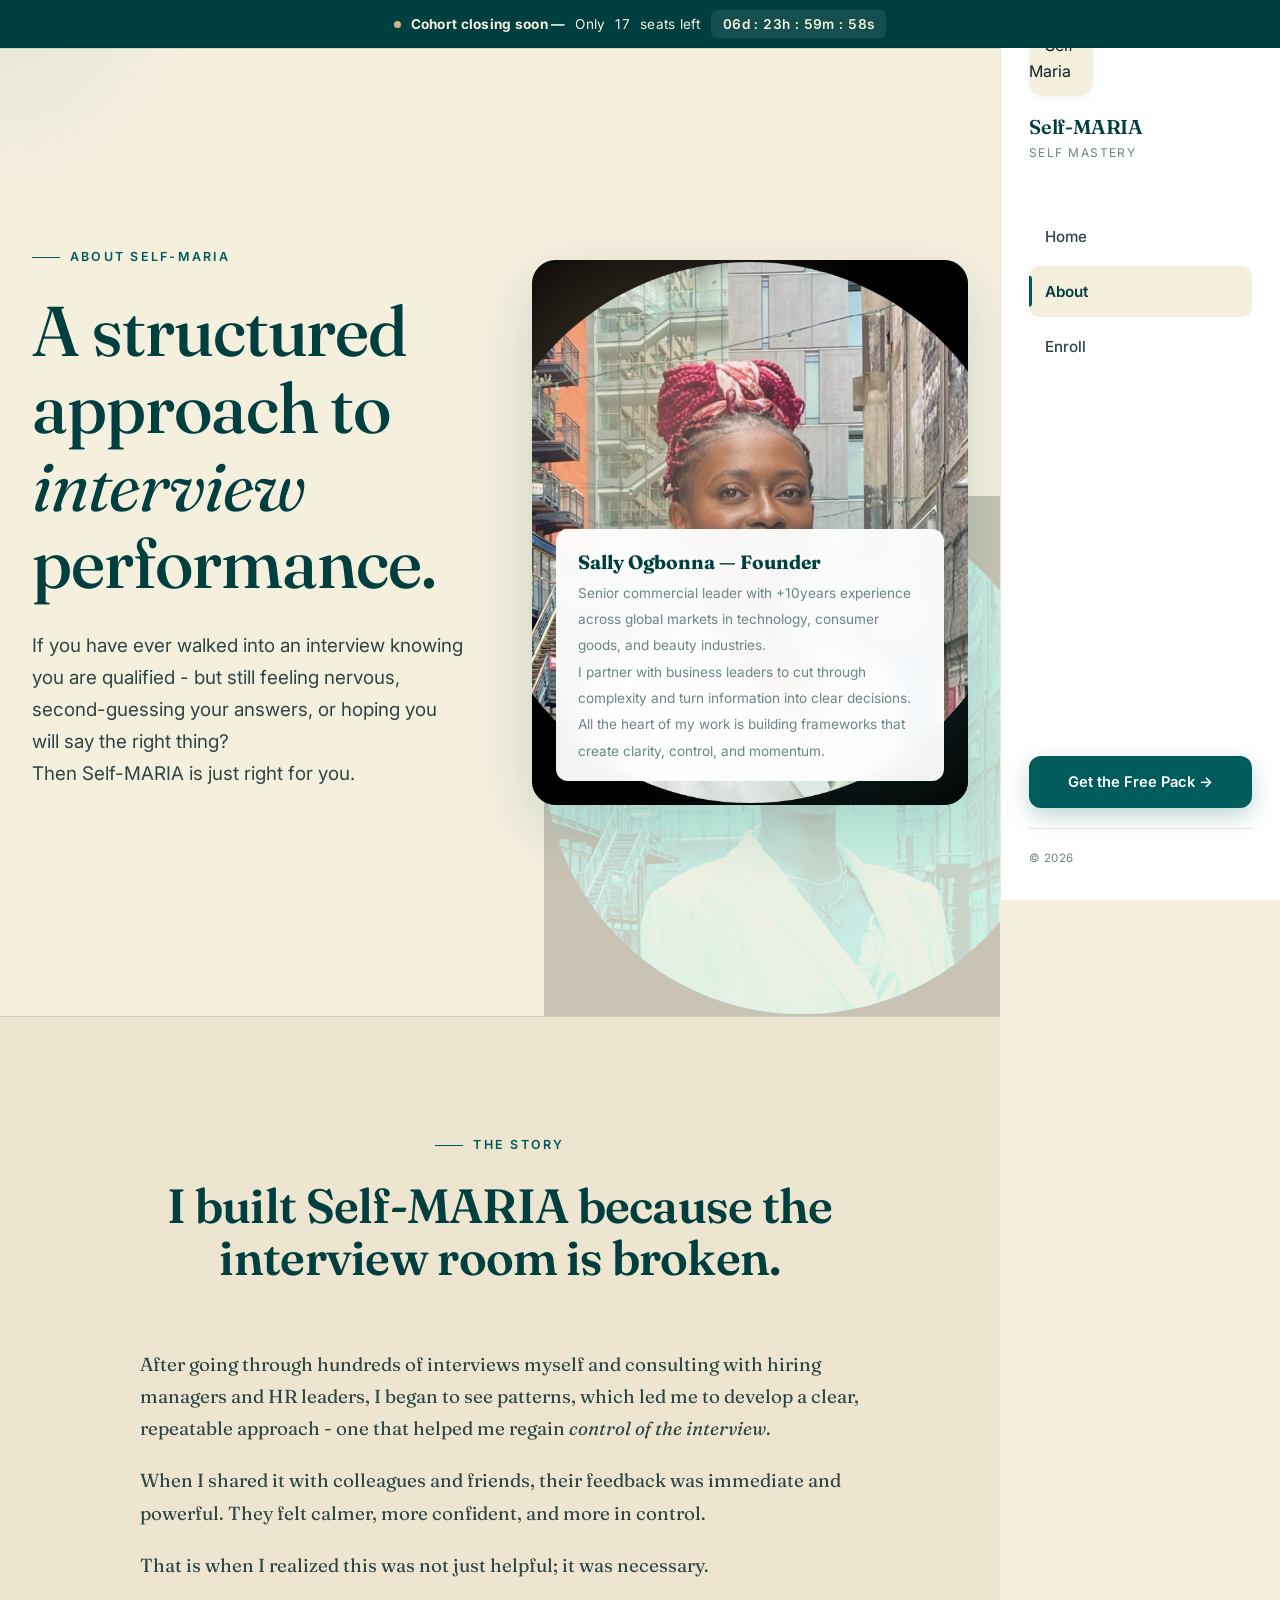
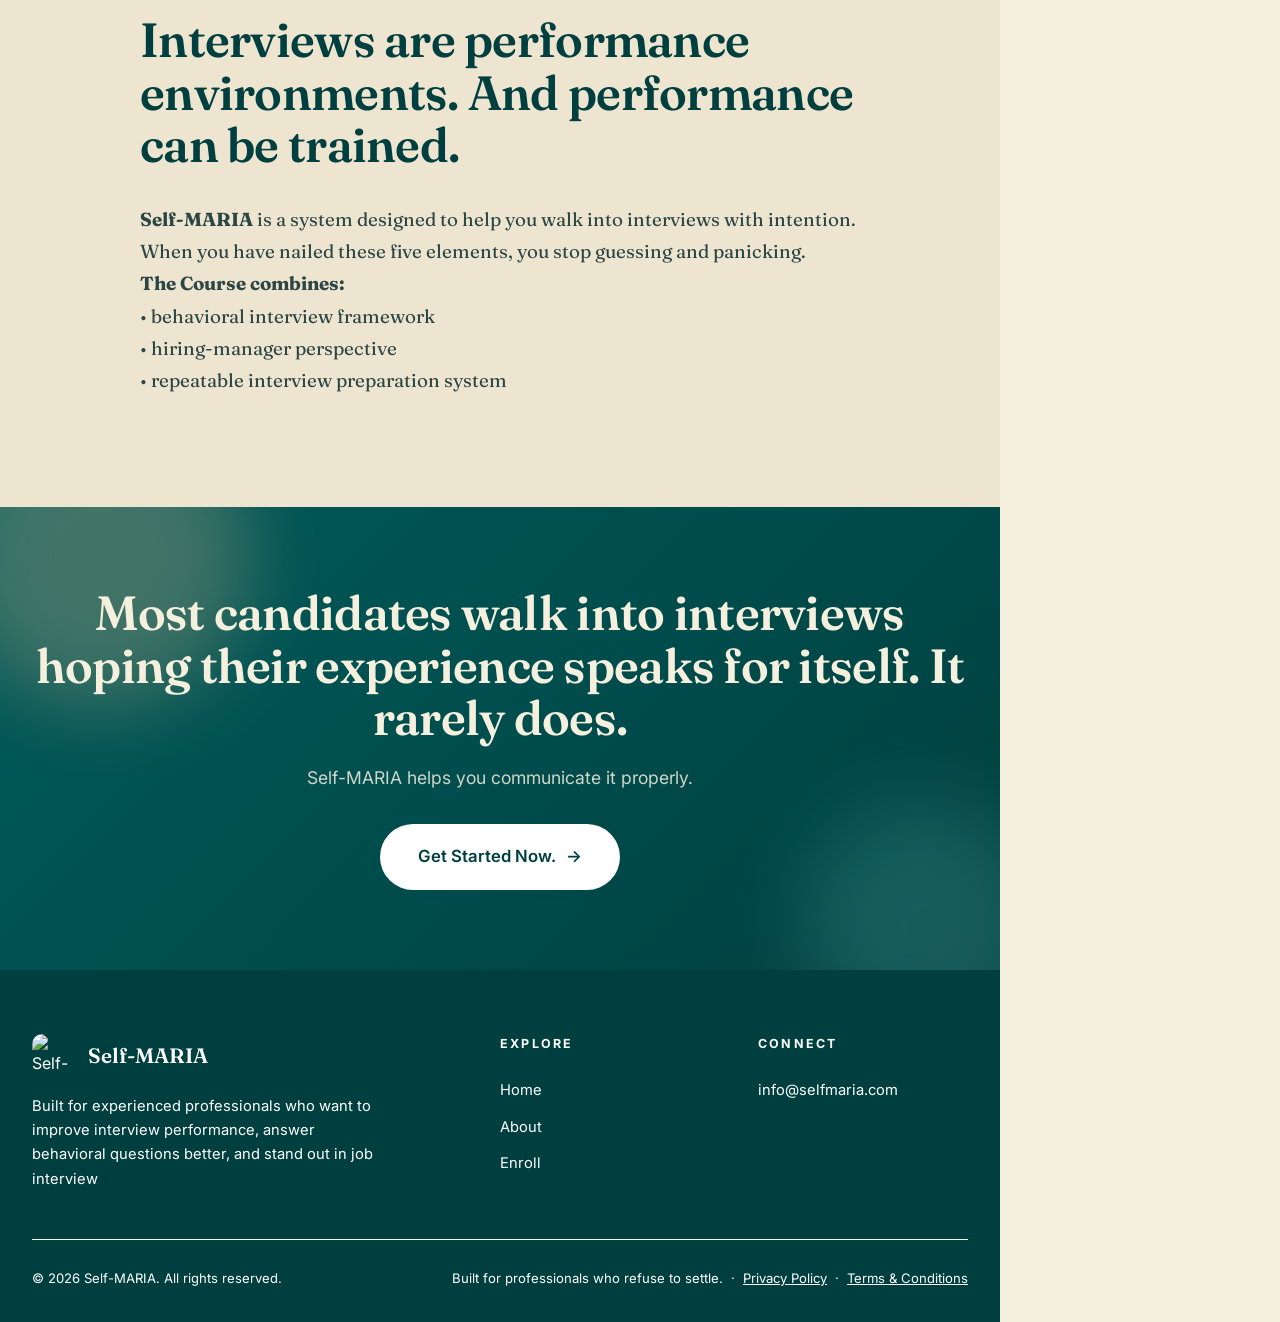
==== about.html @ 7862155d "Add files via upload initial upload" ====
<!DOCTYPE html>
<html lang="en">

<head>
  <meta charset="utf-8">
  <meta name="viewport" content="width=device-width, initial-scale=1.0">
  <meta name="description" content="About Self-Maria — the story, the philosophy, and the woman behind the interview coaching method">
  <title>About · Self-Maria</title>
  <link rel="icon" type="image/jpeg" href="assets/logo.jpeg">
  <link rel="preconnect" href="https://fonts.googleapis.com">
  <link rel="preconnect" href="https://fonts.gstatic.com" crossorigin>
  <link href="https://fonts.googleapis.com/css2?family=Inter:wght@400;500;600;700&family=Fraunces:opsz,wght,SOFT@9..144,400..700,0..100&display=swap" rel="stylesheet">
  <link href="style.css" rel="stylesheet">
</head>

<body data-page="about">
  <main class="main">

    <!-- ABOUT HERO -->
    <section class="section has-watermark">
      <img src="IMG_9285.jpeg" alt="" class="coach-watermark" aria-hidden="true">
      <div class="container">
        <div class="about-hero">
          <div>
            <span class="eyebrow">About Self-Maria</span>
            <h1>A structured approach to <span class="italic">interview</span> performance.</h1>
            <p class="hero-sub">
              If you have ever walked into an interview knowing you are qualified - but still feeling nervous, second-guessing your answers, or hoping you will say the right thing?
              <br>
              Then Self-MARIA is just right for you.
            </p>
          </div>
          <div class="about-portrait">
            <img src="IMG_9285.jpeg" alt="Sally - Founder & Lead Coach" Style="width:100%;height:100%;object-fit:cover;">
            <div class="portrait-tag">
              <strong>Sally Ogbonna — Founder</strong>
              <small>Senior commercial leader with +10years experience across global markets in technology, consumer goods, and beauty industries.
              <br>
              I partner with business leaders to cut through complexity and turn information into clear decisions.
              <br>
              All the heart of my work is building frameworks that create clarity, control, and momentum.</small>
            </div>
          </div>
        </div>
      </div>
    </section>

    <!-- STORY -->
    <section class="section section-cream">
      <div class="container">
        <div class="section-head center">
          <span class="eyebrow">The Story</span>
          <h2>I built Self-MARIA because the interview room is broken.</h2>
        </div>
        <div style="max-width:720px;margin:0 auto;font-family:'Fraunces',serif;font-size:1.18rem;line-height:1.7;color:var(--ink);">
          <p style="margin-bottom:20px;">After going through hundreds of interviews myself and consulting with hiring managers and HR leaders, I began to see patterns, which led me to develop a clear, repeatable approach - one that helped me regain <em>control of the interview</em>.</p>
          <p style="margin-bottom:20px;">When I shared it with colleagues and friends, their feedback was immediate and powerful. They felt calmer, more confident, and more in control.</p>
          <p>That is when I realized this was not just helpful; it was necessary. </p>
          <br>
          <h2>
             Interviews are performance environments. And performance can be trained.        </h2>
          <br>
              <p>
               <strong> Self-MARIA </strong> is a system designed to help you walk into interviews with intention. When you have nailed these five elements, you stop guessing and panicking. </p>
          <p>
             <strong>The Course combines:</strong>
          </p>
          <p>
             • behavioral interview framework
            <br>
            • hiring-manager perspective
            <br>
            • repeatable interview preparation system
          </p>
          

              
          
        </div>
      </div>
    </section>

    <!-- CTA STRIP -->
    <section class="cta-strip">
      <div class="container">
        <h2>Most candidates walk into interviews hoping their experience speaks for itself. It rarely does.</h2>
        <p>Self-MARIA helps you communicate it properly.</p>
        <a href="enroll.html" class="btn btn-cream btn-large">Get Started Now. <span class="arrow">→</span></a>
      </div>
    </section>

    <!-- FOOTER -->
    <footer class="footer">
      <div class="container">
        <div class="footer-grid">
          <div class="footer-brand">
            <div class="logo-row">
              <div class="logo-mark"><img src="assets/logo.jpeg" alt="Self-Maria"></div>
              <h4>Self-MARIA</h4>
            </div>
            <p> Built for experienced professionals who want to improve interview performance, answer behavioral questions better, and stand out in job interview </p>
          </div>
          <div class="footer-col">
            <h5>Explore</h5>
            <a href="index.html">Home</a>
            <a href="about.html">About</a>
            <a href="enroll.html">Enroll</a>
          </div>
          <div class="footer-col">
            <h5>Connect</h5>
            <a href="mailto:hello@self-maria.com">info@selfmaria.com</a>
          </div>
        </div>
        <div class="footer-bot">
          <p>© <span data-year></span> Self-MARIA. All rights reserved.</p>
          <p>Built for professionals who refuse to settle. &nbsp;·&nbsp; <a href="privacy.html" style="color:inherit;text-decoration:underline;">Privacy Policy</a> &nbsp;·&nbsp; <a href="terms.html" style="color:inherit;text-decoration:underline;">Terms &amp; Conditions</a></p>
        </div>
      </div>
    </footer>

  </main>
  <script src="script.js"></script>
</body>
</html>
---- style.css ----
/* ============================================================
   SELF-MARIA — Interview Mastery
   Premium Multi-Page Landing Experience
   Brand: #005B5B (deep teal) + cream + warm beige accents
   ============================================================ */

* { margin: 0; padding: 0; box-sizing: border-box; }

:root {
  /* Brand palette */
  --brand: #005B5B;
  --brand-dark: #003F3F;
  --brand-light: #4A9A98;
  --beige: #D4B48A;
  --beige-soft: #E8D5B7;
  --cream: #F5EFDE;
  --cream-deep: #EDE5CF;

  /* Functional */
  --ink: #0F2424;
  --ink-soft: #2C4545;
  --muted: #6B8585;
  --line: #DCD2BB;
  --line-soft: #EDE5CF;
  --white: #FFFFFF;
  --success: #2D8F6F;

  /* Layout */
  --nav-w: 280px;
  --nav-w-tab: 80px;

  /* Effects */
  --shadow-sm: 0 2px 10px rgba(0, 91, 91, 0.06);
  --shadow-md: 0 12px 32px rgba(0, 91, 91, 0.10);
  --shadow-lg: 0 24px 60px rgba(0, 91, 91, 0.18);
  --radius: 16px;
  --radius-lg: 24px;
  --ease: cubic-bezier(0.22, 1, 0.36, 1);
}

html { scroll-behavior: smooth; }

body {
  font-family: 'Inter', -apple-system, BlinkMacSystemFont, 'Segoe UI', sans-serif;
  font-size: 16px;
  line-height: 1.65;
  color: var(--ink);
  background: var(--cream);
  -webkit-font-smoothing: antialiased;
  overflow-x: hidden;
  min-height: 100vh;
}

/* Display serif for headlines */
h1, h2, h3, .display {
  font-family: 'Fraunces', 'Playfair Display', Georgia, serif;
  font-weight: 600;
  line-height: 1.1;
  letter-spacing: -0.015em;
  color: var(--brand-dark);
}

h1 { font-size: clamp(2.4rem, 5.5vw, 4.4rem); font-weight: 500; }
h2 { font-size: clamp(2rem, 4vw, 3rem); }
h3 { font-size: 1.35rem; font-weight: 600; }

p { color: var(--ink-soft); }
a { color: inherit; text-decoration: none; }

.container {
  max-width: 1080px;
  margin: 0 auto;
  padding: 0 32px;
}

/* Italic accent */
.italic { font-style: italic; font-weight: 400; }

/* ============================================================
   PAGE LOADER
   ============================================================ */
.page-loader {
  position: fixed;
  inset: 0;
  background: var(--cream);
  z-index: 9999;
  display: flex;
  align-items: center;
  justify-content: center;
  transition: opacity 0.6s ease, visibility 0.6s ease;
}
.page-loader.hidden { opacity: 0; visibility: hidden; }
.loader-mark {
  width: 64px;
  height: 64px;
  border-radius: 50%;
  background: var(--brand);
  position: relative;
  animation: loader-pulse 1.4s ease-in-out infinite;
}
.loader-mark::before, .loader-mark::after {
  content: '';
  position: absolute;
  border-radius: 50%;
  inset: 0;
}
.loader-mark::before {
  background: var(--beige);
  transform: translate(-30%, -20%) scale(0.55);
  opacity: 0.85;
}
.loader-mark::after {
  background: var(--brand-light);
  transform: translate(35%, -15%) scale(0.5);
  opacity: 0.8;
}
@keyframes loader-pulse {
  0%, 100% { transform: scale(1); }
  50% { transform: scale(1.08); }
}

/* ============================================================
   ANNOUNCEMENT BAR
   ============================================================ */
.announce {
  background: var(--brand-dark);
  color: var(--cream);
  text-align: center;
  padding: 10px 24px;
  font-size: 0.85rem;
  letter-spacing: 0.02em;
  display: flex;
  align-items: center;
  justify-content: center;
  gap: 10px;
  flex-wrap: wrap;
  position: relative;
  z-index: 60;
}
.pulse-dot {
  width: 7px;
  height: 7px;
  background: var(--beige);
  border-radius: 50%;
  animation: pulse 1.4s infinite;
}
.countdown {
  font-variant-numeric: tabular-nums;
  background: rgba(255, 255, 255, 0.08);
  padding: 3px 12px;
  border-radius: 6px;
  font-weight: 600;
  letter-spacing: 0.03em;
}
@keyframes pulse {
  0%, 100% { opacity: 1; transform: scale(1); }
  50% { opacity: 0.4; transform: scale(1.6); }
}

/* ============================================================
   RIGHT-SIDE NAVIGATION
   ============================================================ */
.sidenav {
  position: fixed;
  top: 0;
  right: 0;
  width: var(--nav-w);
  height: 100vh;
  background: var(--white);
  border-left: 1px solid var(--line-soft);
  display: flex;
  flex-direction: column;
  padding: 32px 28px;
  z-index: 50;
  transition: transform 0.5s var(--ease);
}

.sidenav-brand {
  display: flex;
  flex-direction: column;
  align-items: flex-start;
  gap: 14px;
  margin-bottom: 48px;
}

.sidenav-logo {
  width: 64px;
  height: 64px;
  border-radius: 14px;
  background: var(--cream);
  display: flex;
  align-items: center;
  justify-content: center;
  overflow: hidden;
  box-shadow: var(--shadow-sm);
}
.sidenav-logo img { width: 100%; height: 100%; object-fit: cover; }

.sidenav-name {
  font-family: 'Fraunces', serif;
  font-size: 1.25rem;
  font-weight: 600;
  color: var(--brand-dark);
  letter-spacing: -0.01em;
}
.sidenav-tag {
  font-size: 0.75rem;
  color: var(--muted);
  letter-spacing: 0.12em;
  text-transform: uppercase;
}

.sidenav-links {
  display: flex;
  flex-direction: column;
  gap: 4px;
  flex: 1;
}

.sidenav-link {
  display: flex;
  align-items: center;
  gap: 14px;
  padding: 13px 16px;
  border-radius: 10px;
  font-size: 0.95rem;
  font-weight: 500;
  color: var(--ink-soft);
  position: relative;
  transition: all 0.25s ease;
}
.sidenav-link::before {
  content: '';
  position: absolute;
  left: 0;
  top: 50%;
  transform: translateY(-50%) scaleY(0);
  width: 3px;
  height: 60%;
  background: var(--brand);
  border-radius: 0 3px 3px 0;
  transition: transform 0.3s var(--ease);
}
.sidenav-link:hover {
  background: var(--cream);
  color: var(--brand-dark);
}
.sidenav-link:hover::before { transform: translateY(-50%) scaleY(1); }
.sidenav-link.active {
  background: var(--cream);
  color: var(--brand-dark);
  font-weight: 600;
}
.sidenav-link.active::before { transform: translateY(-50%) scaleY(1); }
.sidenav-link .num {
  font-size: 0.7rem;
  color: var(--muted);
  font-variant-numeric: tabular-nums;
  font-family: 'Fraunces', serif;
  font-style: italic;
}

.sidenav-cta {
  margin-top: 24px;
  background: var(--brand);
  color: var(--white);
  padding: 14px 20px;
  text-align: center;
  border-radius: 12px;
  font-weight: 600;
  font-size: 0.92rem;
  transition: all 0.3s var(--ease);
  box-shadow: 0 8px 22px rgba(0, 91, 91, 0.25);
}
.sidenav-cta:hover {
  background: var(--brand-dark);
  transform: translateY(-2px);
  box-shadow: 0 14px 32px rgba(0, 91, 91, 0.35);
}

.sidenav-foot {
  margin-top: 20px;
  display: flex;
  gap: 14px;
  align-items: center;
  padding-top: 20px;
  border-top: 1px solid var(--line-soft);
}
.sidenav-foot small { font-size: 0.72rem; color: var(--muted); letter-spacing: 0.04em; }
.social-dot {
  width: 30px;
  height: 30px;
  border-radius: 50%;
  border: 1px solid var(--line);
  display: flex;
  align-items: center;
  justify-content: center;
  font-size: 0.7rem;
  color: var(--brand);
  transition: all 0.25s ease;
}
.social-dot:hover {
  background: var(--brand);
  color: var(--white);
  border-color: var(--brand);
}

/* Mobile menu toggle */
.menu-toggle {
  display: none;
  position: fixed;
  top: 18px;
  right: 18px;
  width: 48px;
  height: 48px;
  border-radius: 50%;
  background: var(--brand);
  color: var(--white);
  border: none;
  z-index: 70;
  cursor: pointer;
  align-items: center;
  justify-content: center;
  box-shadow: var(--shadow-md);
  transition: all 0.3s ease;
}
.menu-toggle .bar {
  display: block;
  width: 18px;
  height: 2px;
  background: currentColor;
  position: relative;
  transition: all 0.3s var(--ease);
}
.menu-toggle .bar::before,
.menu-toggle .bar::after {
  content: '';
  position: absolute;
  left: 0;
  width: 100%;
  height: 2px;
  background: currentColor;
  transition: all 0.3s var(--ease);
}
.menu-toggle .bar::before { top: -6px; }
.menu-toggle .bar::after { top: 6px; }
.menu-toggle.open .bar { background: transparent; }
.menu-toggle.open .bar::before { transform: rotate(45deg); top: 0; }
.menu-toggle.open .bar::after { transform: rotate(-45deg); top: 0; }

/* ============================================================
   MAIN CONTENT
   ============================================================ */
.main {
  margin-right: var(--nav-w);
  min-height: 100vh;
}

/* ============================================================
   BUTTONS
   ============================================================ */
.btn {
  display: inline-flex;
  align-items: center;
  gap: 10px;
  padding: 16px 30px;
  border-radius: 100px;
  font-weight: 600;
  font-size: 1rem;
  cursor: pointer;
  border: none;
  font-family: inherit;
  transition: all 0.35s var(--ease);
  position: relative;
  overflow: hidden;
}
.btn .arrow {
  display: inline-block;
  transition: transform 0.3s var(--ease);
}
.btn:hover .arrow { transform: translateX(4px); }

.btn-primary {
  background: var(--brand);
  color: var(--white);
  box-shadow: 0 10px 28px rgba(0, 91, 91, 0.28);
}
.btn-primary:hover {
  background: var(--brand-dark);
  transform: translateY(-2px);
  box-shadow: 0 16px 40px rgba(0, 91, 91, 0.4);
}

.btn-ghost {
  background: transparent;
  color: var(--brand-dark);
  border: 1.5px solid var(--brand);
}
.btn-ghost:hover {
  background: var(--brand);
  color: var(--white);
}

.btn-cream {
  background: var(--white);
  color: var(--brand-dark);
  box-shadow: var(--shadow-sm);
}
.btn-cream:hover {
  background: var(--brand);
  color: var(--white);
  transform: translateY(-2px);
  box-shadow: var(--shadow-md);
}

.btn-large { padding: 19px 38px; font-size: 1.05rem; }

/* ============================================================
   PAGE TAG / EYEBROW
   ============================================================ */
.eyebrow {
  display: inline-flex;
  align-items: center;
  gap: 10px;
  font-size: 0.78rem;
  letter-spacing: 0.18em;
  text-transform: uppercase;
  color: var(--brand);
  font-weight: 600;
  margin-bottom: 24px;
}
.eyebrow::before {
  content: '';
  width: 28px;
  height: 1.5px;
  background: var(--brand);
}

/* ============================================================
   HERO
   ============================================================ */
.hero {
  position: relative;
  padding: 100px 0 120px;
  overflow: hidden;
}
.hero::after {
  /* soft cream gradient veil so text remains crisp over the coach photo */
  content: '';
  position: absolute;
  inset: 0;
  background: linear-gradient(
    100deg,
    var(--cream) 0%,
    rgba(245, 239, 222, 0.92) 35%,
    rgba(245, 239, 222, 0.55) 60%,
    rgba(245, 239, 222, 0.25) 100%
  );
  z-index: 1;
  pointer-events: none;
}
.hero > .container { position: relative; z-index: 2; }
.hero-grid {
  display: grid;
  grid-template-columns: 1.15fr 0.85fr;
  gap: 64px;
  align-items: center;
}
.hero h1 .accent {
  color: var(--brand);
  position: relative;
  display: inline-block;
}
.hero-sub {
  font-size: 1.18rem;
  line-height: 1.7;
  color: var(--ink-soft);
  margin: 28px 0 36px;
  max-width: 520px;
}
.hero-actions {
  display: flex;
  gap: 16px;
  flex-wrap: wrap;
  margin-bottom: 48px;
}

.hero-meta {
  display: flex;
  align-items: center;
  gap: 24px;
  flex-wrap: wrap;
}
.avatars {
  display: flex;
}
.avatar {
  width: 42px;
  height: 42px;
  border-radius: 50%;
  border: 2.5px solid var(--cream);
  margin-left: -12px;
  background-size: cover;
}
.avatar:first-child { margin-left: 0; }
.a1 { background: linear-gradient(135deg, #D4B48A, #B89169); }
.a2 { background: linear-gradient(135deg, #4A9A98, #005B5B); }
.a3 { background: linear-gradient(135deg, #E8D5B7, #B89169); }
.a4 { background: linear-gradient(135deg, #6BB5B3, #005B5B); }
.stars { color: var(--beige); letter-spacing: 3px; font-size: 0.9rem; }
.hero-meta strong { color: var(--brand-dark); }
.hero-meta small { color: var(--muted); font-size: 0.85rem; display: block; }

/* HERO VISUAL */
.hero-visual {
  position: relative;
  height: 580px;
  display: flex;
  align-items: center;
  justify-content: center;
}

/* COACH PHOTO — fills the entire hero as a soft, tinted backdrop */
.coach-photo {
  position: absolute;
  top: 0;
  bottom: 0;
  right: 0;
  height: 100%;
  width: auto;
  max-width: 65%;
  object-fit: contain;
  object-position: right bottom;
  z-index: 0;
  opacity: 0.35;
  /* Duotone effect: convert image into deep teal tones */
  filter:
    grayscale(100%)
    contrast(1.05)
    brightness(0.95)
    sepia(100%)
    hue-rotate(140deg)
    saturate(3.5);
  pointer-events: none;
  animation: coach-float 9s ease-in-out infinite;
}
@keyframes coach-float {
  0%, 100% { transform: translateY(0); }
  50% { transform: translateY(-12px); }
}

/* COACH PHOTO — watermark variant for other pages */
.coach-watermark {
  position: absolute;
  right: -60px;
  bottom: 0;
  height: 80%;
  max-height: 520px;
  opacity: 0.18;
  filter:
    grayscale(100%)
    sepia(100%)
    hue-rotate(140deg)
    saturate(4);
  pointer-events: none;
  z-index: 0;
}
.has-watermark { position: relative; overflow: hidden; }
.has-watermark > .container { position: relative; z-index: 1; }
.blob {
  position: absolute;
  border-radius: 50%;
  filter: blur(0.5px);
}
.blob-1 {
  width: 260px;
  height: 260px;
  background: var(--beige);
  top: 10%;
  left: 10%;
  border-radius: 60% 40% 50% 50% / 50% 60% 40% 50%;
  animation: blob-morph-1 12s ease-in-out infinite;
}
.blob-2 {
  width: 220px;
  height: 220px;
  background: var(--brand-light);
  top: 25%;
  right: 5%;
  border-radius: 50% 50% 40% 60% / 60% 40% 60% 40%;
  animation: blob-morph-2 14s ease-in-out infinite;
}
.blob-3 {
  width: 280px;
  height: 280px;
  background: var(--brand);
  bottom: 5%;
  left: 25%;
  border-radius: 45% 55% 60% 40% / 50% 60% 40% 50%;
  animation: blob-morph-3 16s ease-in-out infinite;
}
@keyframes blob-morph-1 {
  0%, 100% { border-radius: 60% 40% 50% 50% / 50% 60% 40% 50%; transform: translate(0,0) rotate(0deg); }
  50% { border-radius: 40% 60% 60% 40% / 60% 50% 50% 40%; transform: translate(20px,-20px) rotate(20deg); }
}
@keyframes blob-morph-2 {
  0%, 100% { border-radius: 50% 50% 40% 60% / 60% 40% 60% 40%; transform: translate(0,0); }
  50% { border-radius: 60% 40% 60% 40% / 40% 60% 40% 60%; transform: translate(-20px,15px); }
}
@keyframes blob-morph-3 {
  0%, 100% { border-radius: 45% 55% 60% 40% / 50% 60% 40% 50%; transform: translate(0,0) rotate(0deg); }
  50% { border-radius: 55% 45% 40% 60% / 40% 50% 60% 50%; transform: translate(15px,20px) rotate(-15deg); }
}

.hero-card {
  position: relative;
  z-index: 2;
  background: var(--white);
  padding: 28px;
  border-radius: var(--radius-lg);
  box-shadow: var(--shadow-lg);
  width: 320px;
  transform: rotate(-2deg);
  transition: transform 0.5s var(--ease);
}
.hero-card:hover { transform: rotate(0deg) scale(1.02); }
.hero-card-tag {
  font-size: 0.72rem;
  letter-spacing: 0.15em;
  color: var(--brand);
  font-weight: 700;
  text-transform: uppercase;
  margin-bottom: 8px;
}
.hero-card-quote {
  font-family: 'Fraunces', serif;
  font-size: 1.15rem;
  line-height: 1.4;
  color: var(--brand-dark);
  margin-bottom: 18px;
}
.hero-card-author {
  display: flex;
  align-items: center;
  gap: 10px;
  padding-top: 14px;
  border-top: 1px solid var(--line-soft);
}
.hero-card-author .avatar { width: 36px; height: 36px; margin: 0; border-width: 0; }
.hero-card-author strong { font-size: 0.85rem; color: var(--brand-dark); display: block; }
.hero-card-author small { font-size: 0.72rem; color: var(--muted); }

.floating-stat {
  position: absolute;
  background: var(--white);
  padding: 18px 22px;
  border-radius: 16px;
  box-shadow: var(--shadow-md);
  z-index: 3;
}
.floating-stat-num {
  font-family: 'Fraunces', serif;
  font-size: 1.8rem;
  color: var(--brand);
  font-weight: 600;
  line-height: 1;
}
.floating-stat-lbl {
  font-size: 0.72rem;
  color: var(--muted);
  letter-spacing: 0.05em;
  margin-top: 4px;
}
.floating-stat.fs-1 { top: 0; right: 0; animation: float 6s ease-in-out infinite; }
.floating-stat.fs-2 { bottom: 30px; left: -10px; animation: float 7s ease-in-out infinite reverse; }
@keyframes float {
  0%, 100% { transform: translateY(0); }
  50% { transform: translateY(-12px); }
}

/* ============================================================
   SECTIONS
   ============================================================ */
.section {
  padding: 110px 0;
  position: relative;
  border-top: 1.5px solid rgba(0, 91, 91, 0.13);
}
.section-tight { padding: 80px 0; }
.section-cream { background: var(--cream-deep); }
.section-brand {
  background: var(--brand-dark);
  color: var(--cream);
}
.section-brand h2, .section-brand h3 { color: var(--cream); }
.section-brand p { color: rgba(245, 239, 222, 0.78); }
.section-brand .eyebrow { color: var(--beige); }
.section-brand .eyebrow::before { background: var(--beige); }

.section-head {
  max-width: 720px;
  margin-bottom: 64px;
}
.section-head.center { margin-left: auto; margin-right: auto; text-align: center; }
.section-head p { font-size: 1.1rem; margin-top: 18px; }

/* ============================================================
   PAIN GRID
   ============================================================ */
.pain-grid {
  display: grid;
  grid-template-columns: repeat(auto-fit, minmax(260px, 1fr));
  gap: 24px;
}
.pain-card {
  background: var(--white);
  padding: 32px;
  border-radius: var(--radius);
  position: relative;
  border: 1px solid var(--line-soft);
  transition: all 0.35s var(--ease);
}
.pain-card:hover {
  transform: translateY(-6px);
  box-shadow: var(--shadow-md);
  border-color: var(--brand-light);
}
.pain-num {
  font-family: 'Fraunces', serif;
  font-style: italic;
  font-size: 1.6rem;
  color: var(--brand);
  margin-bottom: 14px;
}
.pain-card h3 { font-size: 1.1rem; margin-bottom: 8px; }
.pain-card p { font-size: 0.95rem; }

.pain-callout {
  margin-top: 56px;
  padding: 36px 40px;
  background: var(--brand-dark);
  color: var(--cream);
  border-radius: var(--radius);
  font-family: 'Fraunces', serif;
  font-size: 1.3rem;
  line-height: 1.5;
  text-align: center;
}
.pain-callout strong { color: var(--beige); font-style: italic; }

/* ============================================================
   FEATURES (Course modules)
   ============================================================ */
.features-grid {
  display: grid;
  grid-template-columns: repeat(auto-fit, minmax(280px, 1fr));
  gap: 24px;
}
.feature {
  background: var(--white);
  padding: 36px;
  border-radius: var(--radius);
  border: 1px solid var(--line-soft);
  transition: all 0.35s var(--ease);
  position: relative;
}
.feature:hover {
  transform: translateY(-6px);
  box-shadow: var(--shadow-md);
}
.feature-num {
  display: inline-block;
  font-family: 'Fraunces', serif;
  font-style: italic;
  font-size: 0.95rem;
  color: var(--brand);
  background: var(--cream);
  padding: 4px 14px;
  border-radius: 100px;
  margin-bottom: 18px;
}
.feature h3 { font-size: 1.2rem; margin-bottom: 10px; }

/* ============================================================
   STATS STRIP
   ============================================================ */
.stats-strip {
  display: grid;
  grid-template-columns: repeat(auto-fit, minmax(160px, 1fr));
  gap: 32px;
  text-align: center;
}
.stat {
  padding: 0 16px;
}
.stat-num {
  font-family: 'Fraunces', serif;
  font-size: clamp(2.5rem, 4vw, 3.4rem);
  color: var(--beige);
  font-weight: 600;
  line-height: 1;
  letter-spacing: -0.02em;
}
.stat-lbl {
  margin-top: 10px;
  font-size: 0.85rem;
  letter-spacing: 0.08em;
  text-transform: uppercase;
  color: rgba(245, 239, 222, 0.7);
}

/* ============================================================
   TESTIMONIALS
   ============================================================ */
.testi-grid {
  display: grid;
  grid-template-columns: repeat(auto-fit, minmax(300px, 1fr));
  gap: 24px;
}
.testi {
  background: var(--white);
  padding: 32px;
  border-radius: var(--radius);
  border: 1px solid var(--line-soft);
  position: relative;
}
.testi-mark {
  font-family: 'Fraunces', serif;
  font-size: 3.5rem;
  color: var(--beige);
  line-height: 0.8;
  margin-bottom: 8px;
}
.testi p {
  font-family: 'Fraunces', serif;
  font-size: 1.05rem;
  line-height: 1.55;
  color: var(--ink);
  margin-bottom: 24px;
}
.testi-author {
  display: flex;
  align-items: center;
  gap: 14px;
  padding-top: 20px;
  border-top: 1px solid var(--line-soft);
}
.testi-avatar { width: 44px; height: 44px; border-radius: 50%; flex-shrink: 0; }
.t1 { background: linear-gradient(135deg, #D4B48A, #B89169); }
.t2 { background: linear-gradient(135deg, #4A9A98, #005B5B); }
.t3 { background: linear-gradient(135deg, #6BB5B3, #003F3F); }
.t4 { background: linear-gradient(135deg, #E8D5B7, #B89169); }
.t5 { background: linear-gradient(135deg, #4A9A98, #003F3F); }
.t6 { background: linear-gradient(135deg, #B89169, #005B5B); }
.testi-author strong { display: block; font-size: 0.95rem; color: var(--brand-dark); }
.testi-author small { font-size: 0.8rem; color: var(--muted); }

/* ============================================================
   ENROLL FORM
   ============================================================ */
.enroll-card {
  background: var(--white);
  padding: 56px 48px;
  border-radius: var(--radius-lg);
  box-shadow: var(--shadow-lg);
  max-width: 640px;
  margin: 0 auto;
  text-align: center;
  position: relative;
  overflow: hidden;
}
.enroll-card::before {
  content: '';
  position: absolute;
  top: -100px;
  right: -100px;
  width: 240px;
  height: 240px;
  border-radius: 50%;
  background: var(--cream);
  z-index: 0;
}
.enroll-card > * { position: relative; z-index: 1; }

.lead-form {
  display: flex;
  gap: 12px;
  max-width: 540px;
  margin: 32px auto 0;
  flex-wrap: wrap;
}
.lead-form input[type="email"] {
  flex: 1;
  min-width: 240px;
  padding: 18px 22px;
  border: 1.5px solid var(--line);
  border-radius: 100px;
  font-size: 1rem;
  font-family: inherit;
  background: var(--cream);
  color: var(--ink);
  outline: none;
  transition: all 0.25s ease;
}
.lead-form input[type="email"]:focus {
  border-color: var(--brand);
  background: var(--white);
  box-shadow: 0 0 0 4px rgba(0, 91, 91, 0.08);
}

.divider {
  position: relative;
  text-align: center;
  margin: 56px 0 40px;
}
.divider::before {
  content: '';
  position: absolute;
  top: 50%;
  left: 0;
  right: 0;
  height: 1px;
  background: var(--line);
}
.divider span {
  position: relative;
  background: var(--cream);
  padding: 0 18px;
  color: var(--muted);
  font-size: 0.78rem;
  font-weight: 600;
  letter-spacing: 0.12em;
}

.guarantee {
  margin-top: 32px;
  font-size: 0.9rem;
  color: var(--muted);
  display: flex;
  gap: 18px;
  justify-content: center;
  flex-wrap: wrap;
}
.guarantee span { display: inline-flex; align-items: center; gap: 6px; }

.micro { font-size: 0.82rem; color: var(--muted); margin-top: 14px; }

/* ============================================================
   ABOUT PAGE
   ============================================================ */
.about-hero {
  display: grid;
  grid-template-columns: 1fr 1fr;
  gap: 64px;
  align-items: center;
  padding: 80px 0;
}
.about-portrait {
  position: relative;
  aspect-ratio: 4/5;
  border-radius: var(--radius-lg);
  background: linear-gradient(135deg, var(--brand-light), var(--brand-dark));
  overflow: hidden;
  box-shadow: var(--shadow-lg);
}
.about-portrait::before {
  content: '';
  position: absolute;
  inset: 0;
  background:
    radial-gradient(circle at 30% 30%, rgba(212, 180, 138, 0.4), transparent 50%),
    radial-gradient(circle at 70% 70%, rgba(74, 154, 152, 0.3), transparent 50%);
}
.portrait-tag {
  position: absolute;
  bottom: 24px;
  left: 24px;
  right: 24px;
  background: rgba(255, 255, 255, 0.95);
  backdrop-filter: blur(10px);
  padding: 18px 22px;
  border-radius: 12px;
}
.portrait-tag strong {
  display: block;
  font-family: 'Fraunces', serif;
  font-size: 1.2rem;
  color: var(--brand-dark);
}
.portrait-tag small { color: var(--muted); font-size: 0.85rem; }

.values-grid {
  display: grid;
  grid-template-columns: repeat(auto-fit, minmax(240px, 1fr));
  gap: 24px;
  margin-top: 56px;
}
.value-card {
  padding: 32px;
  background: var(--cream);
  border-radius: var(--radius);
  border-top: 3px solid var(--brand);
}
.value-card h3 { font-size: 1.15rem; margin-bottom: 10px; }

/* ============================================================
   COURSE PAGE — CURRICULUM
   ============================================================ */
.curriculum {
  max-width: 820px;
  margin: 0 auto;
}
.module {
  background: var(--white);
  border: 1px solid var(--line-soft);
  border-radius: var(--radius);
  margin-bottom: 16px;
  overflow: hidden;
  transition: all 0.3s var(--ease);
}
.module:hover { border-color: var(--brand-light); box-shadow: var(--shadow-sm); }
.module-head {
  width: 100%;
  background: none;
  border: none;
  padding: 24px 28px;
  display: flex;
  align-items: center;
  gap: 20px;
  cursor: pointer;
  font-family: inherit;
  text-align: left;
}
.module-week {
  font-family: 'Fraunces', serif;
  font-style: italic;
  font-size: 0.85rem;
  color: var(--brand);
  background: var(--cream);
  padding: 6px 14px;
  border-radius: 100px;
  white-space: nowrap;
  letter-spacing: 0.04em;
}
.module-title {
  font-family: 'Fraunces', serif;
  font-size: 1.2rem;
  color: var(--brand-dark);
  flex: 1;
  font-weight: 600;
}
.module-toggle {
  width: 32px;
  height: 32px;
  border-radius: 50%;
  background: var(--cream);
  display: flex;
  align-items: center;
  justify-content: center;
  font-size: 1.2rem;
  color: var(--brand);
  transition: all 0.3s var(--ease);
  flex-shrink: 0;
}
.module.open .module-toggle {
  background: var(--brand);
  color: var(--white);
  transform: rotate(45deg);
}
.module-body {
  max-height: 0;
  overflow: hidden;
  transition: max-height 0.4s var(--ease);
}
.module.open .module-body { max-height: 600px; }
.module-body-inner {
  padding: 0 28px 28px 28px;
  border-top: 1px solid var(--line-soft);
}
.module-body-inner p { padding-top: 18px; }
.module-body-inner ul { padding-top: 14px; padding-left: 20px; color: var(--ink-soft); }
.module-body-inner li { padding: 4px 0; }

/* ============================================================
   FAQ
   ============================================================ */
.faq-list { max-width: 760px; margin: 0 auto; }
.faq-item { border-bottom: 1px solid var(--line); }
.faq-q {
  width: 100%;
  background: none;
  border: none;
  padding: 26px 0;
  font-family: 'Fraunces', serif;
  font-size: 1.15rem;
  font-weight: 600;
  color: var(--brand-dark);
  text-align: left;
  cursor: pointer;
  display: flex;
  justify-content: space-between;
  align-items: center;
  gap: 16px;
}
.faq-toggle {
  font-size: 1.6rem;
  color: var(--brand);
  transition: transform 0.3s var(--ease);
  flex-shrink: 0;
  font-weight: 300;
}
.faq-item.open .faq-toggle { transform: rotate(45deg); }
.faq-a { max-height: 0; overflow: hidden; transition: max-height 0.4s var(--ease), padding 0.4s var(--ease); }
.faq-item.open .faq-a { max-height: 400px; padding-bottom: 26px; }

/* ============================================================
   CTA STRIP
   ============================================================ */
.cta-strip {
  background: linear-gradient(135deg, var(--brand) 0%, var(--brand-dark) 100%);
  color: var(--cream);
  padding: 80px 0;
  text-align: center;
  position: relative;
  overflow: hidden;
}
.cta-strip::before, .cta-strip::after {
  content: '';
  position: absolute;
  border-radius: 50%;
  filter: blur(40px);
  opacity: 0.3;
}
.cta-strip::before {
  width: 300px; height: 300px;
  background: var(--beige);
  top: -100px; left: -50px;
}
.cta-strip::after {
  width: 250px; height: 250px;
  background: var(--brand-light);
  bottom: -80px; right: -50px;
}
.cta-strip .container { position: relative; z-index: 2; }
.cta-strip h2 { color: var(--cream); }
.cta-strip p { color: rgba(245, 239, 222, 0.85); margin: 18px auto 32px; max-width: 560px; font-size: 1.1rem; }

/* ============================================================
   FOOTER
   ============================================================ */
/* ============================================================
   LEGAL PAGES (privacy, terms)
   ============================================================ */
.legal-body h2 {
  font-family: var(--font-serif);
  font-size: 1.25rem;
  color: var(--brand);
  margin: 40px 0 10px;
}
.legal-body p,
.legal-body li {
  font-size: 1rem;
  line-height: 1.8;
  color: var(--ink-soft);
}
.legal-body ul {
  padding-left: 24px;
  margin: 10px 0 16px;
}
.legal-body li {
  margin-bottom: 8px;
}
.legal-body a {
  color: var(--brand);
  text-decoration: underline;
}

.footer {
  background: var(--brand-dark);
  color: rgba(255, 255, 255, 1);
  padding: 64px 0 32px;
}
.footer-grid {
  display: grid;
  grid-template-columns: 2fr 1fr 1fr;
  gap: 48px;
  padding-bottom: 48px;
  border-bottom: 1px solid rgba(255, 255, 255, 1);
}
.footer-brand .logo-row {
  display: flex;
  align-items: center;
  gap: 12px;
  margin-bottom: 16px;
}
.footer-brand .logo-mark {
  width: 44px; height: 44px;
  border-radius: 10px;
  background: rgba (255, 255, 255, 1);
  overflow: hidden;
}
.footer-brand .logo-mark img { width: 100%; height: 100%; object-fit: cover; }
.footer-brand h4 {
  font-family: 'Fraunces', serif;
  font-size: 1.3rem;
  color: rgba(255, 255, 255, 1);
  font-weight: 600;
}
.footer-brand p { max-width: 360px; font-size: 0.92rem; color: #ffffff; }
.footer-bot p { color: #ffffff; }
.footer-col h5 {
  color: rgba (255, 255, 255, 1);
  font-size: 0.78rem;
  letter-spacing: 0.18em;
  text-transform: uppercase;
  margin-bottom: 18px;
}
.footer-col a {
  display: block;
  padding: 6px 0;
  font-size: 0.92rem;
  color: rgba(255, 255, 255, 1);
  transition: color 0.2s ease;
}
.footer-col a:hover { color: var(--beige); }
.footer-bot {
  padding-top: 28px;
  display: flex;
  justify-content: space-between;
  align-items: center;
  font-size: 0.82rem;
  flex-wrap: wrap;
  gap: 12px;
}

/* ============================================================
   REVEAL ANIMATIONS
   ============================================================ */
.reveal {
  opacity: 0;
  transform: translateY(30px);
  transition: opacity 0.8s var(--ease), transform 0.8s var(--ease);
}
.reveal.visible {
  opacity: 1;
  transform: translateY(0);
}
.reveal-delay-1 { transition-delay: 0.1s; }
.reveal-delay-2 { transition-delay: 0.2s; }
.reveal-delay-3 { transition-delay: 0.3s; }
.reveal-delay-4 { transition-delay: 0.4s; }

/* Cursor follower */
.cursor-glow {
  position: fixed;
  width: 400px;
  height: 400px;
  border-radius: 50%;
  background: radial-gradient(circle, rgba(0, 91, 91, 0.06) 0%, transparent 70%);
  pointer-events: none;
  z-index: 1;
  transform: translate(-50%, -50%);
  transition: opacity 0.3s ease;
  opacity: 0;
}
@media (hover: hover) {
  .cursor-glow { opacity: 1; }
}

/* ============================================================
   RESPONSIVE
   ============================================================ */
@media (max-width: 980px) {
  :root { --nav-w: 0px; }
  .menu-toggle { display: flex; }
  .sidenav {
    width: 320px;
    transform: translateX(100%);
    box-shadow: var(--shadow-lg);
  }
  .sidenav.open { transform: translateX(0); }
  .main { margin-right: 0; }
  .hero-grid { grid-template-columns: 1fr; gap: 48px; }
  .hero-visual { height: 420px; }
  .about-hero { grid-template-columns: 1fr; }
  .footer-grid { grid-template-columns: 1fr; gap: 36px; }
}
@media (max-width: 640px) {
  .container { padding: 0 22px; }
  .section { padding: 70px 0; }
  .hero { padding: 60px 0 80px; }
  .lead-form { flex-direction: column; }
  .lead-form input[type="email"] { width: 100%; }
  .enroll-card { padding: 40px 28px; }
  .pain-callout { padding: 28px 24px; font-size: 1.1rem; }
  .footer-bot { flex-direction: column; align-items: flex-start; }

  .portrait-tag {
    padding: 10px 14px;
    bottom: 14px;
    left: 14px;
    right: 14px;
    border-radius: 8px;
  }
  .portrait-tag strong {
    font-size: 0.95rem;
    margin-bottom: 4px;
  }
  .portrait-tag small {
    font-size: 0.72rem;
    line-height: 1.45;
    display: -webkit-box;
    -webkit-line-clamp: 4;
    -webkit-box-orient: vertical;
    overflow: hidden;
  }
}
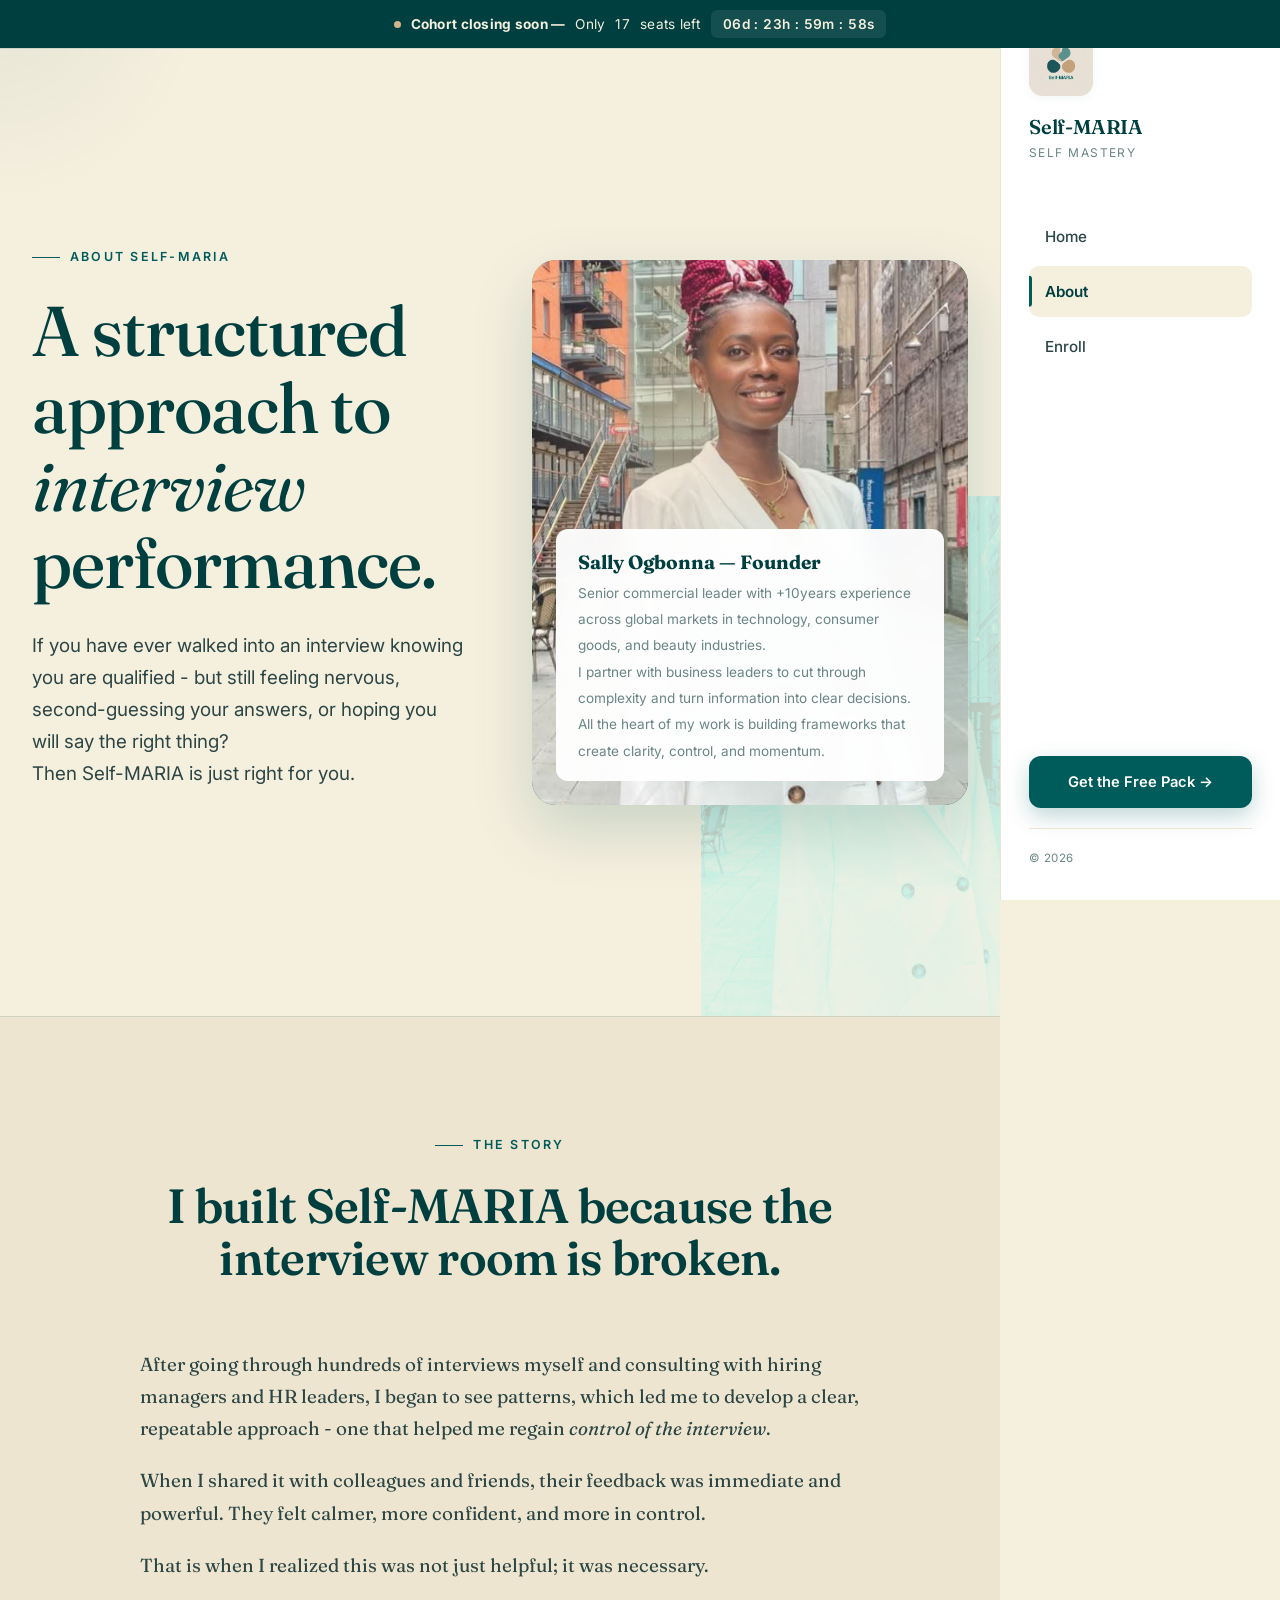
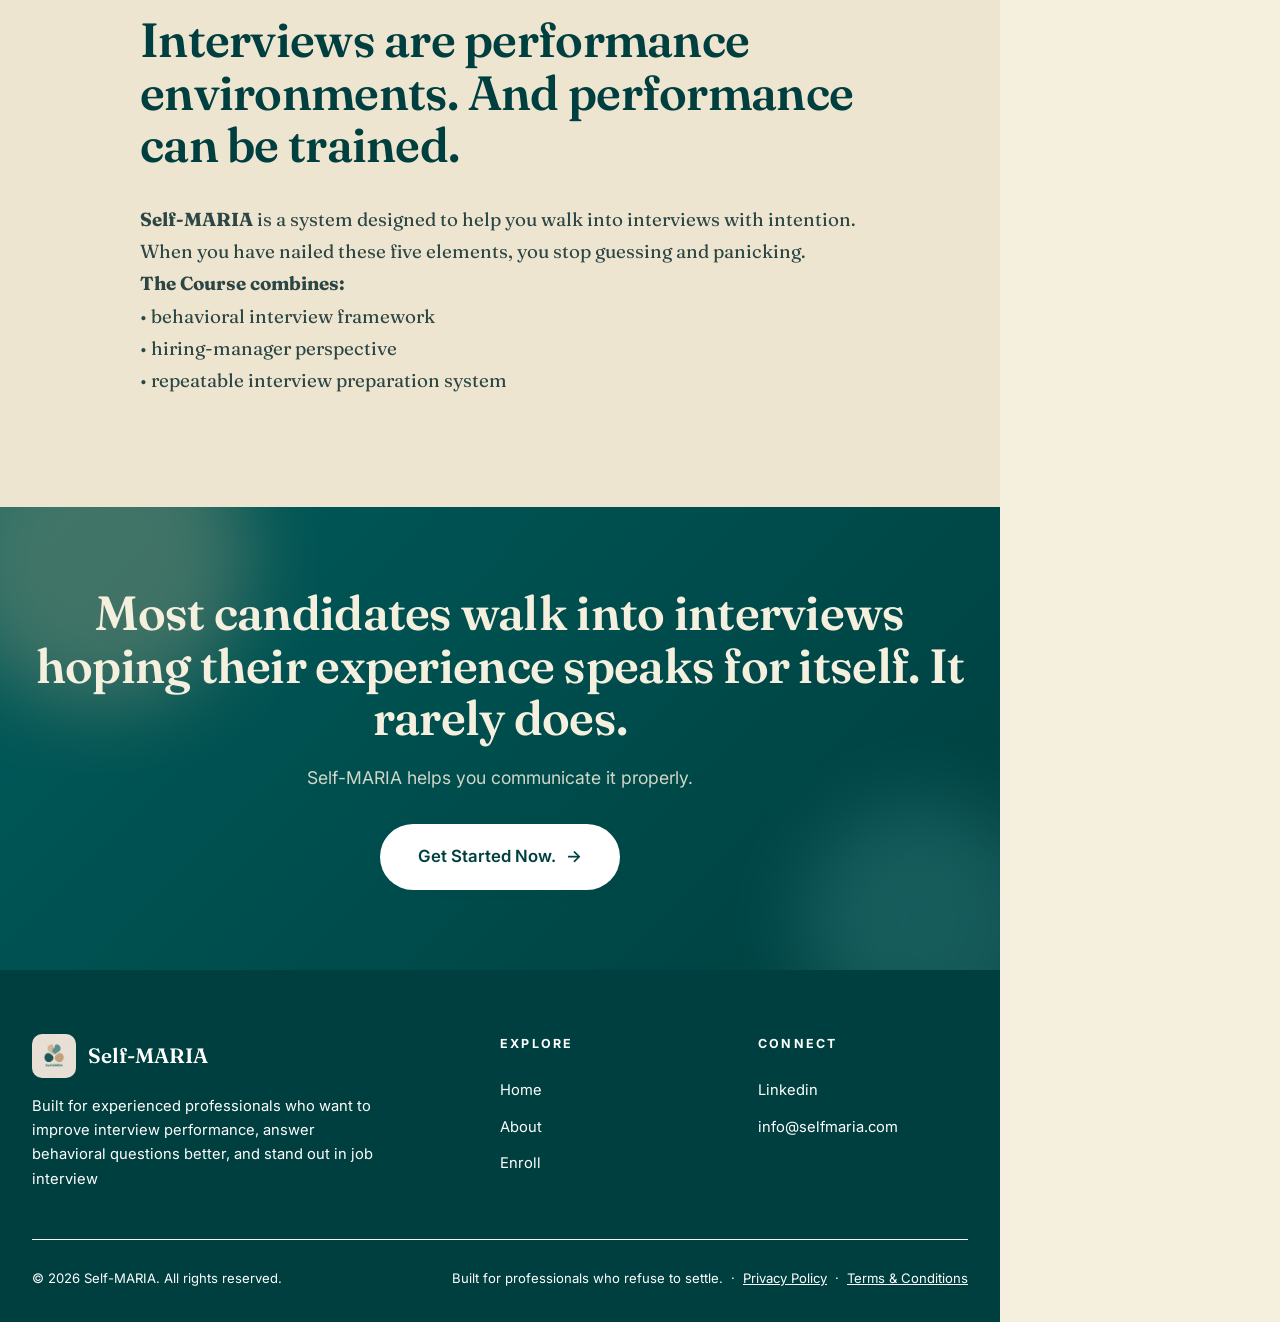
==== commit 9514879b: "Update about.html" ====
--- a/about.html
+++ b/about.html
@@ -108,6 +108,7 @@
           </div>
           <div class="footer-col">
             <h5>Connect</h5>
+            <a href="https://www.linkedin.com/in/sallyogbonna/">Linkedin</a>
             <a href="mailto:hello@self-maria.com">info@selfmaria.com</a>
           </div>
         </div>
